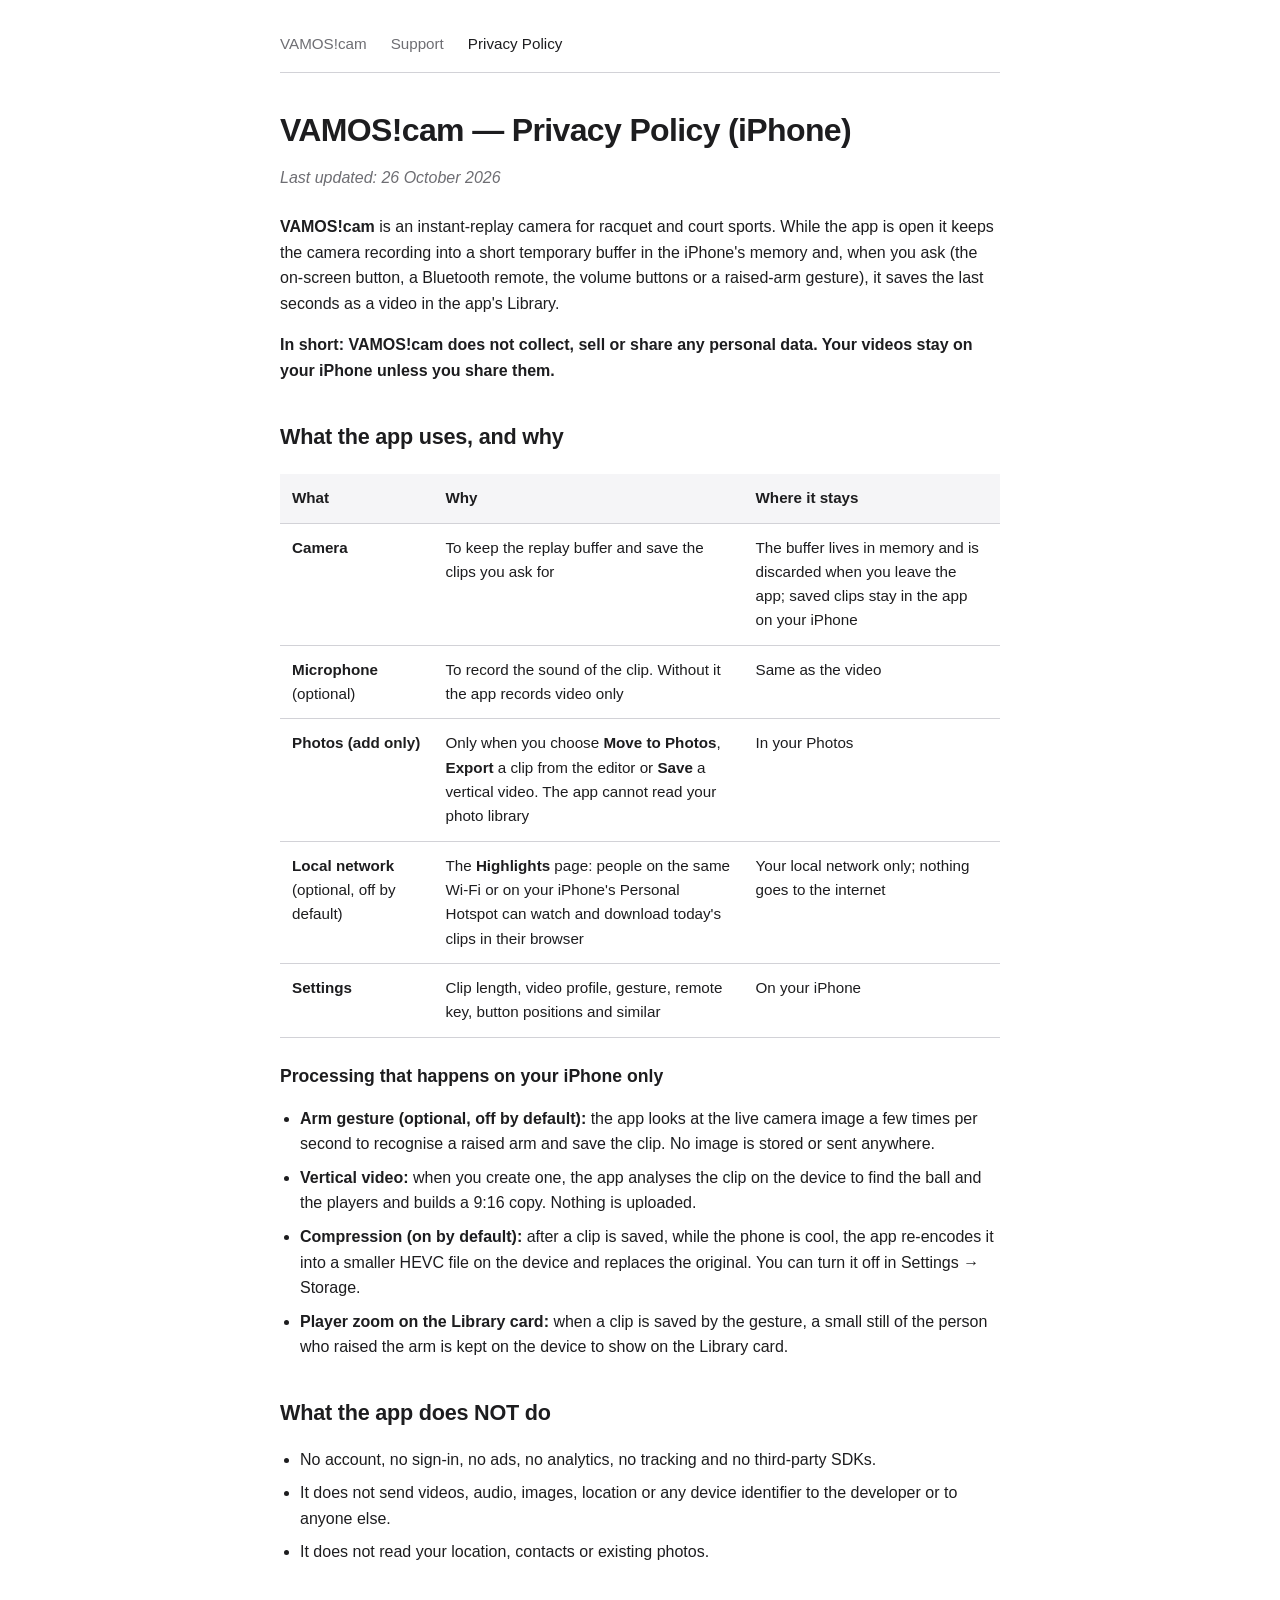
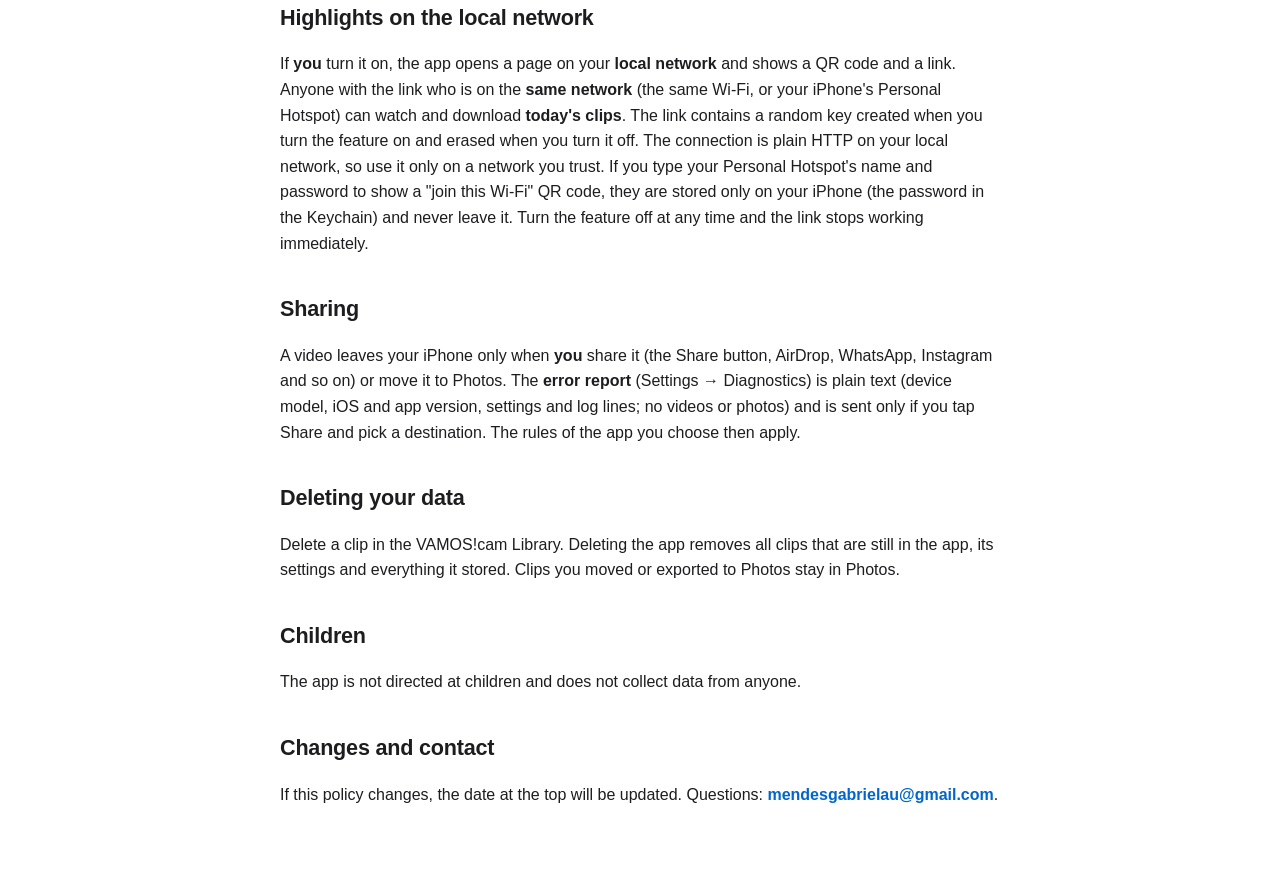
==== privacy.html @ a106194f "Add files via upload" ====
<!DOCTYPE html>
<html lang="en">
<head>
  <meta charset="UTF-8">
  <meta name="viewport" content="width=device-width, initial-scale=1.0">
  <title>VAMOS!cam — Privacy Policy</title>
  <link rel="stylesheet" href="style.css">
</head>
<body>
  <nav>
    <a href="index.html">VAMOS!cam</a>
    <a href="support.html">Support</a>
    <a href="privacy.html" class="active">Privacy Policy</a>
  </nav>

  <main>
    <h1>VAMOS!cam — Privacy Policy (iPhone)</h1>
    <p class="meta">Last updated: 26 October 2026</p>

    <p><strong>VAMOS!cam</strong> is an instant-replay camera for racquet and court sports. While the app is open it keeps the camera recording into a short temporary buffer in the iPhone's memory and, when you ask (the on-screen button, a Bluetooth remote, the volume buttons or a raised-arm gesture), it saves the last seconds as a video in the app's Library.</p>

    <p><strong>In short: VAMOS!cam does not collect, sell or share any personal data. Your videos stay on your iPhone unless you share them.</strong></p>

    <h2>What the app uses, and why</h2>
    <div class="table-wrapper">
      <table>
        <thead>
          <tr>
            <th>What</th>
            <th>Why</th>
            <th>Where it stays</th>
          </tr>
        </thead>
        <tbody>
          <tr>
            <td><strong>Camera</strong></td>
            <td>To keep the replay buffer and save the clips you ask for</td>
            <td>The buffer lives in memory and is discarded when you leave the app; saved clips stay in the app on your iPhone</td>
          </tr>
          <tr>
            <td><strong>Microphone</strong> (optional)</td>
            <td>To record the sound of the clip. Without it the app records video only</td>
            <td>Same as the video</td>
          </tr>
          <tr>
            <td><strong>Photos (add only)</strong></td>
            <td>Only when you choose <strong>Move to Photos</strong>, <strong>Export</strong> a clip from the editor or <strong>Save</strong> a vertical video. The app cannot read your photo library</td>
            <td>In your Photos</td>
          </tr>
          <tr>
            <td><strong>Local network</strong> (optional, off by default)</td>
            <td>The <strong>Highlights</strong> page: people on the same Wi-Fi or on your iPhone's Personal Hotspot can watch and download today's clips in their browser</td>
            <td>Your local network only; nothing goes to the internet</td>
          </tr>
          <tr>
            <td><strong>Settings</strong></td>
            <td>Clip length, video profile, gesture, remote key, button positions and similar</td>
            <td>On your iPhone</td>
          </tr>
        </tbody>
      </table>
    </div>

    <h3>Processing that happens on your iPhone only</h3>
    <ul>
      <li><strong>Arm gesture (optional, off by default):</strong> the app looks at the live camera image a few times per second to recognise a raised arm and save the clip. No image is stored or sent anywhere.</li>
      <li><strong>Vertical video:</strong> when you create one, the app analyses the clip on the device to find the ball and the players and builds a 9:16 copy. Nothing is uploaded.</li>
      <li><strong>Compression (on by default):</strong> after a clip is saved, while the phone is cool, the app re-encodes it into a smaller HEVC file on the device and replaces the original. You can turn it off in Settings → Storage.</li>
      <li><strong>Player zoom on the Library card:</strong> when a clip is saved by the gesture, a small still of the person who raised the arm is kept on the device to show on the Library card.</li>
    </ul>

    <h2>What the app does NOT do</h2>
    <ul>
      <li>No account, no sign-in, no ads, no analytics, no tracking and no third-party SDKs.</li>
      <li>It does not send videos, audio, images, location or any device identifier to the developer or to anyone else.</li>
      <li>It does not read your location, contacts or existing photos.</li>
    </ul>

    <h2>Highlights on the local network</h2>
    <p>If <strong>you</strong> turn it on, the app opens a page on your <strong>local network</strong> and shows a QR code and a link. Anyone with the link who is on the <strong>same network</strong> (the same Wi-Fi, or your iPhone's Personal Hotspot) can watch and download <strong>today's clips</strong>. The link contains a random key created when you turn the feature on and erased when you turn it off. The connection is plain HTTP on your local network, so use it only on a network you trust. If you type your Personal Hotspot's name and password to show a "join this Wi-Fi" QR code, they are stored only on your iPhone (the password in the Keychain) and never leave it. Turn the feature off at any time and the link stops working immediately.</p>

    <h2>Sharing</h2>
    <p>A video leaves your iPhone only when <strong>you</strong> share it (the Share button, AirDrop, WhatsApp, Instagram and so on) or move it to Photos. The <strong>error report</strong> (Settings → Diagnostics) is plain text (device model, iOS and app version, settings and log lines; no videos or photos) and is sent only if you tap Share and pick a destination. The rules of the app you choose then apply.</p>

    <h2>Deleting your data</h2>
    <p>Delete a clip in the VAMOS!cam Library. Deleting the app removes all clips that are still in the app, its settings and everything it stored. Clips you moved or exported to Photos stay in Photos.</p>

    <h2>Children</h2>
    <p>The app is not directed at children and does not collect data from anyone.</p>

    <h2>Changes and contact</h2>
    <p>If this policy changes, the date at the top will be updated. Questions: <strong><a href="mailto:mendesgabrielau@gmail.com">mendesgabrielau@gmail.com</a></strong>.</p>
  </main>
</body>
</html>
---- style.css ----
:root {
  --bg: #ffffff;
  --text: #1d1d1f;
  --muted: #6e6e73;
  --border: #d2d2d7;
  --accent: #0066cc;
  --card-bg: #f5f5f7;
}

@media (prefers-color-scheme: dark) {
  :root {
    --bg: #000000;
    --text: #f5f5f7;
    --muted: #86868b;
    --border: #38383a;
    --accent: #2997ff;
    --card-bg: #1c1c1e;
  }
}

* {
  box-sizing: border-box;
}

body {
  font-family: -apple-system, BlinkMacSystemFont, "Segoe UI", Roboto, Helvetica, Arial, sans-serif;
  background-color: var(--bg);
  color: var(--text);
  line-height: 1.6;
  max-width: 760px;
  margin: 0 auto;
  padding: 2rem 1.25rem 4rem;
}

nav {
  display: flex;
  gap: 1.5rem;
  padding-bottom: 1rem;
  margin-bottom: 2rem;
  border-bottom: 1px solid var(--border);
  font-size: 0.95rem;
}

nav a {
  color: var(--muted);
  text-decoration: none;
  font-weight: 500;
}

nav a.active,
nav a:hover {
  color: var(--text);
}

h1 {
  font-size: 2rem;
  margin-top: 0;
  margin-bottom: 0.75rem;
  letter-spacing: -0.02em;
}

h2 {
  font-size: 1.35rem;
  margin-top: 2.25rem;
  margin-bottom: 0.75rem;
  letter-spacing: -0.01em;
}

h3 {
  font-size: 1.1rem;
  margin-top: 1.5rem;
  margin-bottom: 0.5rem;
}

p, li {
  font-size: 1rem;
}

ul {
  padding-left: 1.25rem;
}

li {
  margin-bottom: 0.5rem;
}

a {
  color: var(--accent);
  text-decoration: none;
}

a:hover {
  text-decoration: underline;
}

.meta {
  color: var(--muted);
  font-style: italic;
  margin-top: -0.25rem;
  margin-bottom: 1.5rem;
}

.faq-item {
  background-color: var(--card-bg);
  padding: 1rem 1.25rem;
  border-radius: 10px;
  margin-bottom: 1rem;
}

.faq-item p {
  margin: 0;
}

.table-wrapper {
  overflow-x: auto;
  margin: 1.25rem 0;
}

table {
  width: 100%;
  border-collapse: collapse;
  font-size: 0.95rem;
}

th, td {
  text-align: left;
  padding: 0.75rem;
  border-bottom: 1px solid var(--border);
  vertical-align: top;
}

th {
  background-color: var(--card-bg);
  font-weight: 600;
}

.hero-links {
  display: flex;
  gap: 1rem;
  margin-top: 1.5rem;
  list-style: none;
  padding: 0;
}

.hero-links a {
  display: inline-block;
  background-color: var(--card-bg);
  color: var(--text);
  padding: 0.6rem 1.2rem;
  border-radius: 8px;
  font-weight: 500;
  border: 1px solid var(--border);
}

.hero-links a:hover {
  text-decoration: none;
  border-color: var(--accent);
}
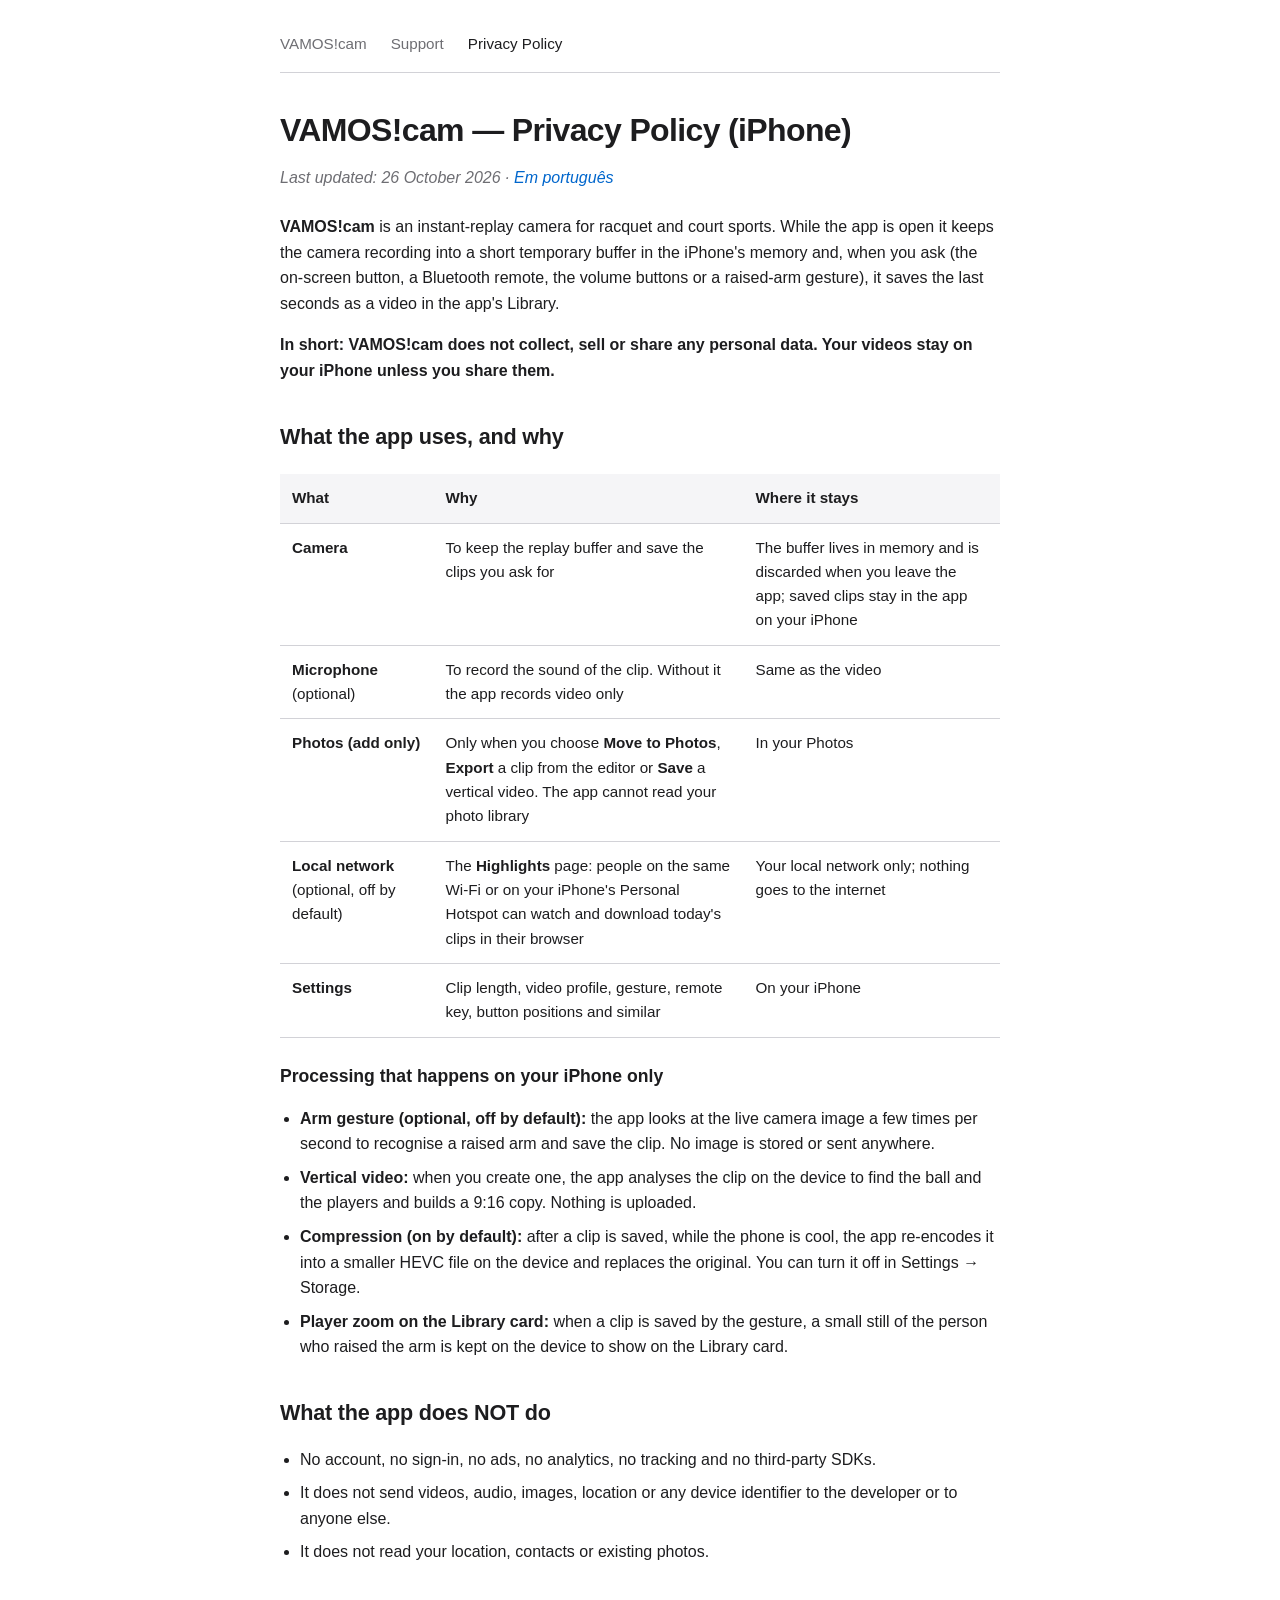
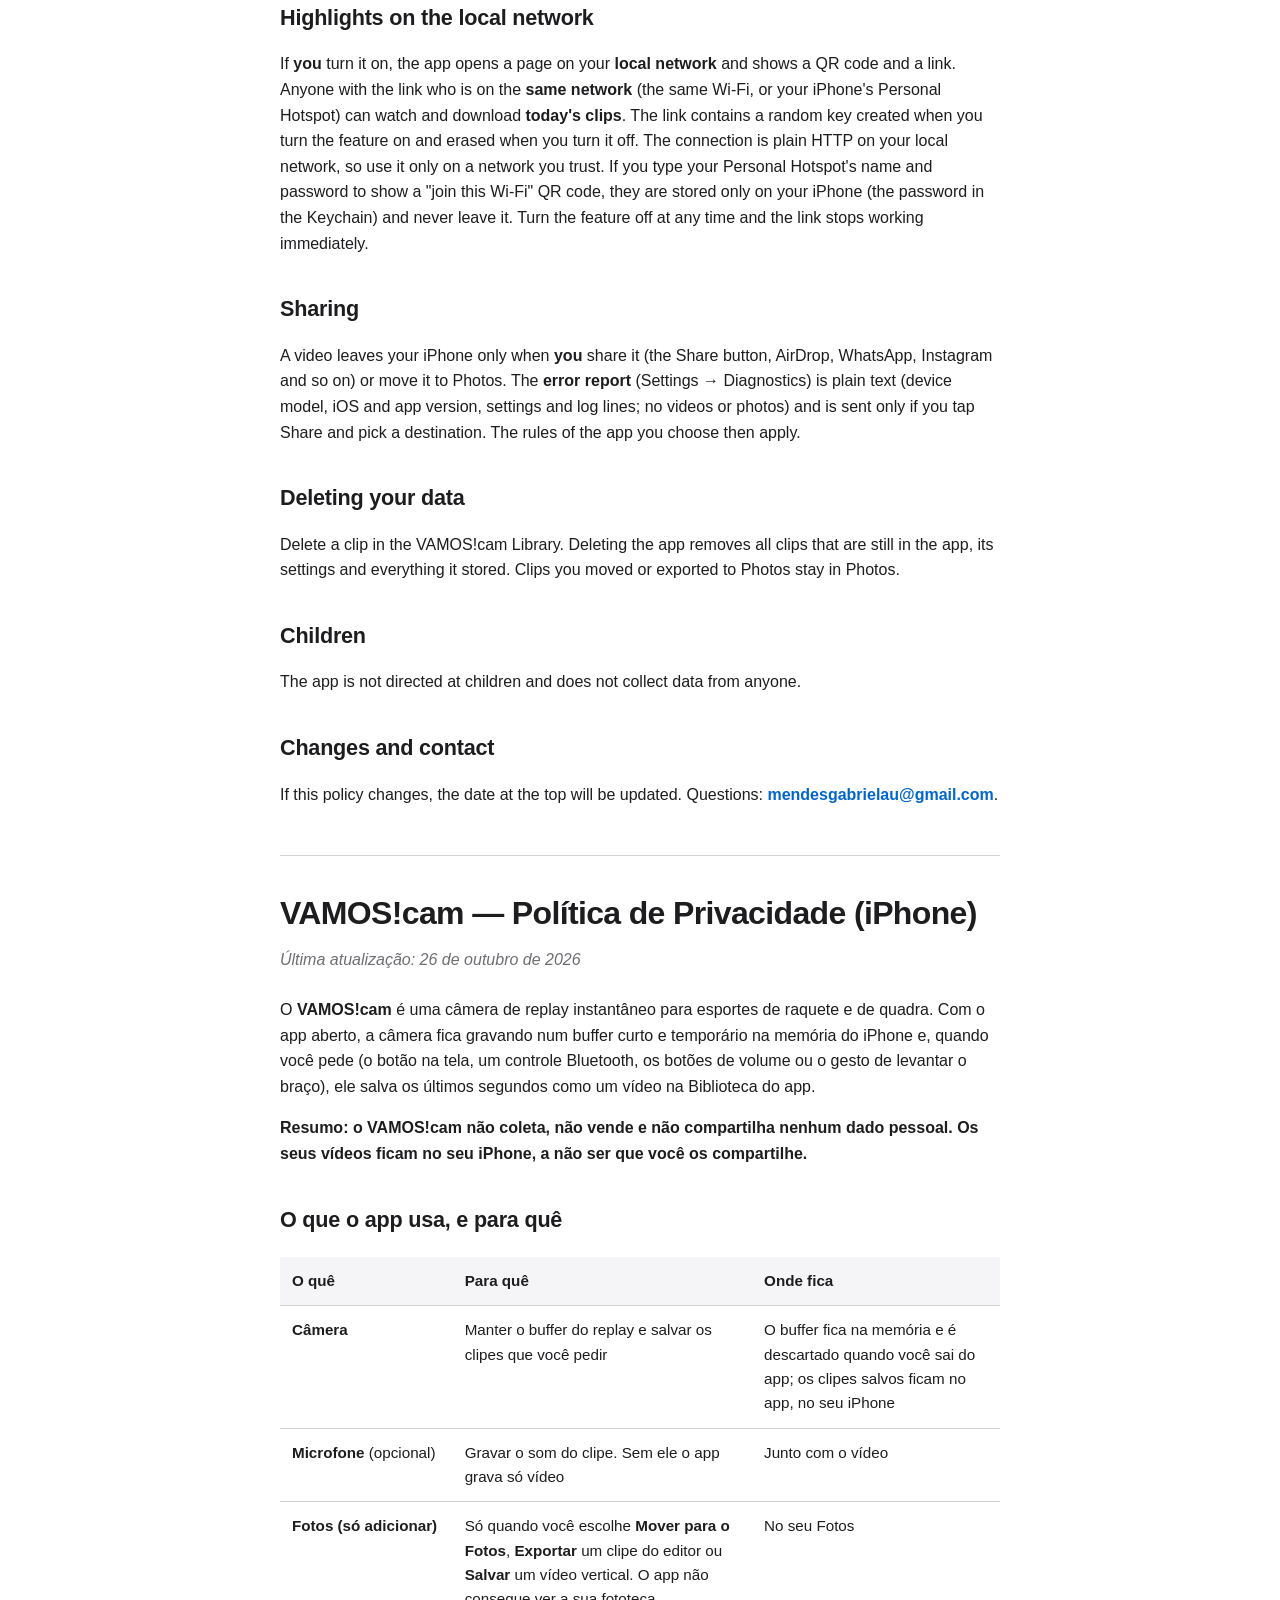
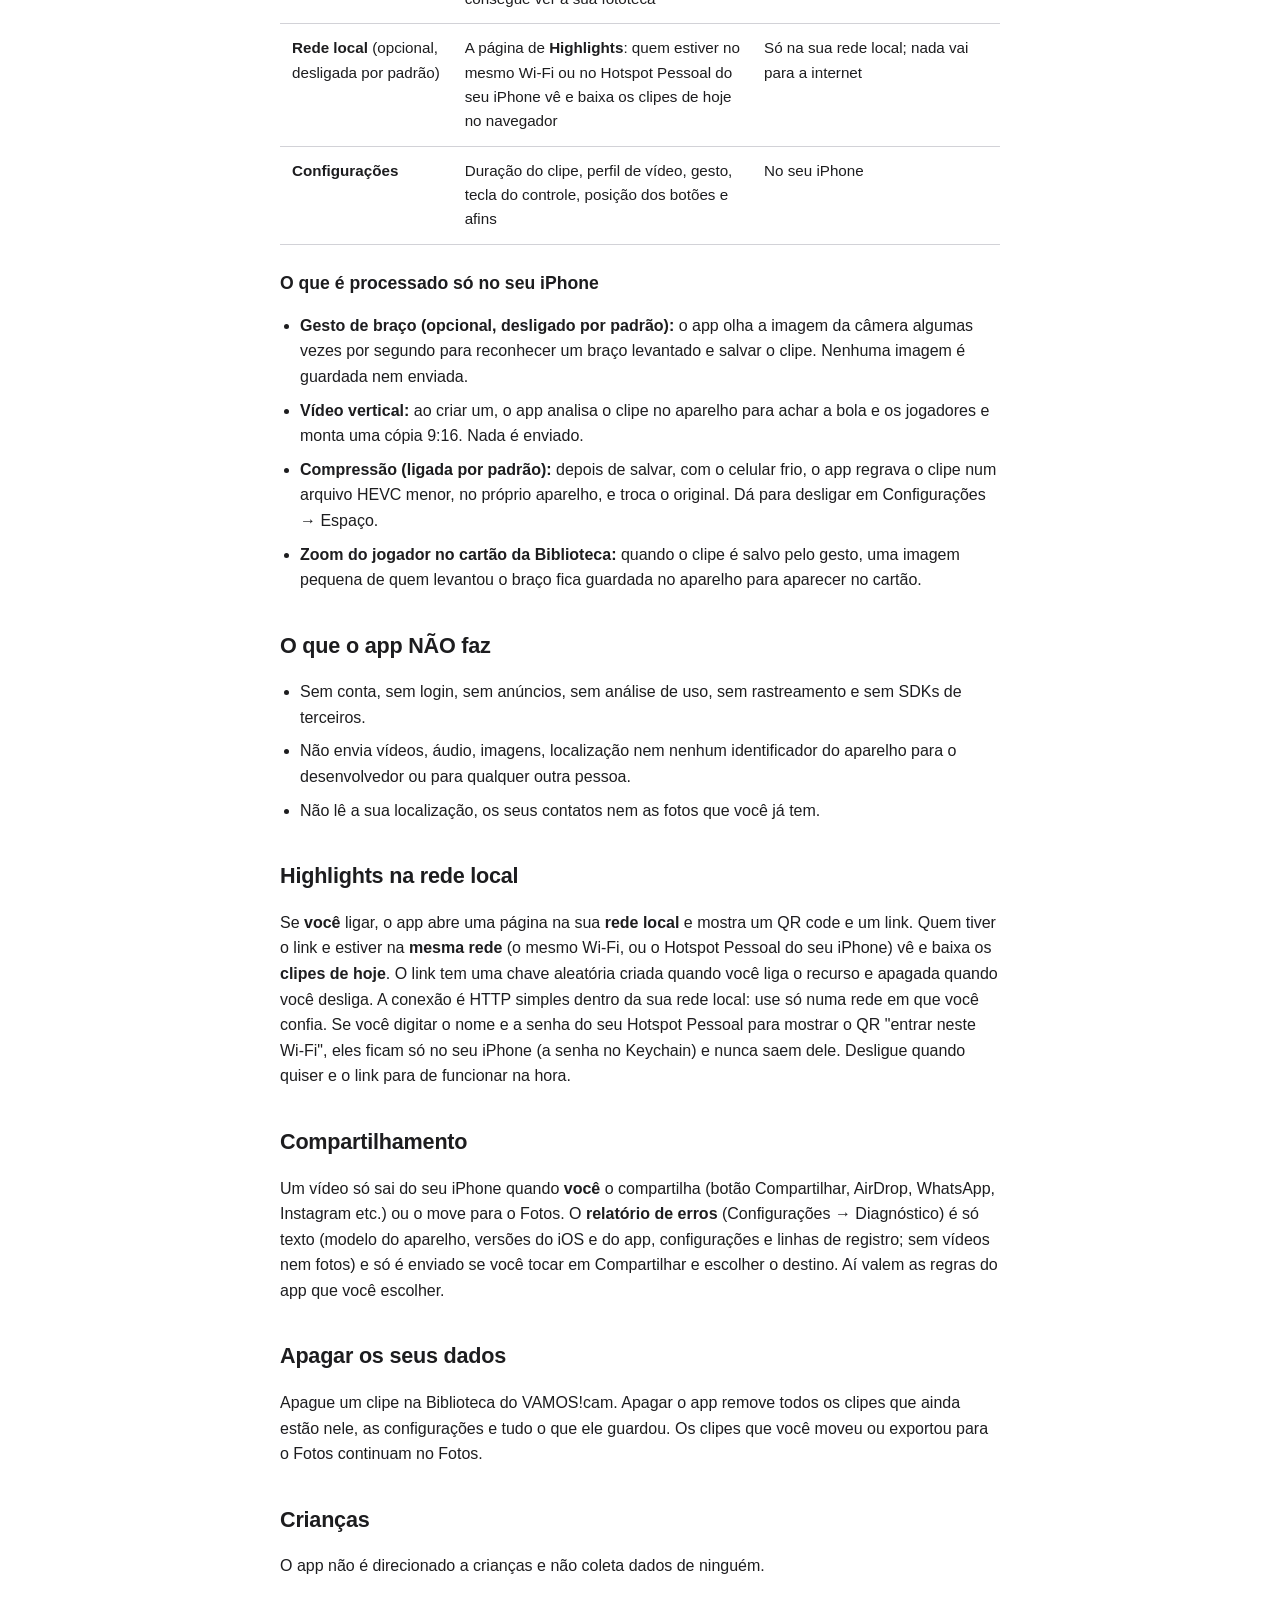
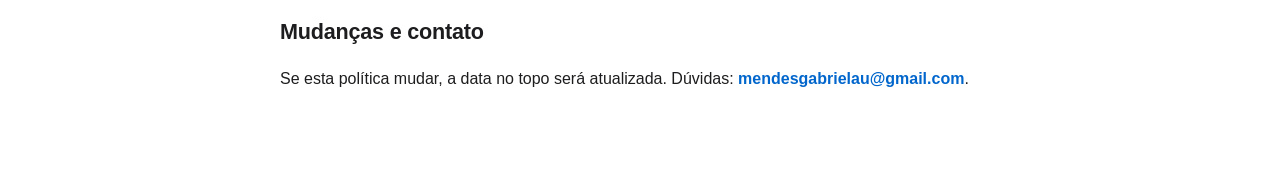
==== commit 6dae3231: "Add Portuguese (pt-BR) to the privacy policy and support pages Co-Authored-By: Claude Opus 5.5 <nore" ====
--- a/privacy.html
+++ b/privacy.html
@@ -15,7 +15,7 @@
 
   <main>
     <h1>VAMOS!cam — Privacy Policy (iPhone)</h1>
-    <p class="meta">Last updated: 26 October 2026</p>
+    <p class="meta">Last updated: 26 October 2026 · <a href="#pt-br" lang="pt-BR">Em português</a></p>
 
     <p><strong>VAMOS!cam</strong> is an instant-replay camera for racquet and court sports. While the app is open it keeps the camera recording into a short temporary buffer in the iPhone's memory and, when you ask (the on-screen button, a Bluetooth remote, the volume buttons or a raised-arm gesture), it saves the last seconds as a video in the app's Library.</p>
 
@@ -90,6 +90,87 @@
 
     <h2>Changes and contact</h2>
     <p>If this policy changes, the date at the top will be updated. Questions: <strong><a href="mailto:mendesgabrielau@gmail.com">mendesgabrielau@gmail.com</a></strong>.</p>
+
+    <hr>
+
+    <section id="pt-br" lang="pt-BR">
+      <h1>VAMOS!cam — Política de Privacidade (iPhone)</h1>
+      <p class="meta">Última atualização: 26 de outubro de 2026</p>
+
+      <p>O <strong>VAMOS!cam</strong> é uma câmera de replay instantâneo para esportes de raquete e de quadra. Com o app aberto, a câmera fica gravando num buffer curto e temporário na memória do iPhone e, quando você pede (o botão na tela, um controle Bluetooth, os botões de volume ou o gesto de levantar o braço), ele salva os últimos segundos como um vídeo na Biblioteca do app.</p>
+
+      <p><strong>Resumo: o VAMOS!cam não coleta, não vende e não compartilha nenhum dado pessoal. Os seus vídeos ficam no seu iPhone, a não ser que você os compartilhe.</strong></p>
+
+      <h2>O que o app usa, e para quê</h2>
+      <div class="table-wrapper">
+        <table>
+          <thead>
+            <tr>
+              <th>O quê</th>
+              <th>Para quê</th>
+              <th>Onde fica</th>
+            </tr>
+          </thead>
+          <tbody>
+            <tr>
+              <td><strong>Câmera</strong></td>
+              <td>Manter o buffer do replay e salvar os clipes que você pedir</td>
+              <td>O buffer fica na memória e é descartado quando você sai do app; os clipes salvos ficam no app, no seu iPhone</td>
+            </tr>
+            <tr>
+              <td><strong>Microfone</strong> (opcional)</td>
+              <td>Gravar o som do clipe. Sem ele o app grava só vídeo</td>
+              <td>Junto com o vídeo</td>
+            </tr>
+            <tr>
+              <td><strong>Fotos (só adicionar)</strong></td>
+              <td>Só quando você escolhe <strong>Mover para o Fotos</strong>, <strong>Exportar</strong> um clipe do editor ou <strong>Salvar</strong> um vídeo vertical. O app não consegue ver a sua fototeca</td>
+              <td>No seu Fotos</td>
+            </tr>
+            <tr>
+              <td><strong>Rede local</strong> (opcional, desligada por padrão)</td>
+              <td>A página de <strong>Highlights</strong>: quem estiver no mesmo Wi-Fi ou no Hotspot Pessoal do seu iPhone vê e baixa os clipes de hoje no navegador</td>
+              <td>Só na sua rede local; nada vai para a internet</td>
+            </tr>
+            <tr>
+              <td><strong>Configurações</strong></td>
+              <td>Duração do clipe, perfil de vídeo, gesto, tecla do controle, posição dos botões e afins</td>
+              <td>No seu iPhone</td>
+            </tr>
+          </tbody>
+        </table>
+      </div>
+
+      <h3>O que é processado só no seu iPhone</h3>
+      <ul>
+        <li><strong>Gesto de braço (opcional, desligado por padrão):</strong> o app olha a imagem da câmera algumas vezes por segundo para reconhecer um braço levantado e salvar o clipe. Nenhuma imagem é guardada nem enviada.</li>
+        <li><strong>Vídeo vertical:</strong> ao criar um, o app analisa o clipe no aparelho para achar a bola e os jogadores e monta uma cópia 9:16. Nada é enviado.</li>
+        <li><strong>Compressão (ligada por padrão):</strong> depois de salvar, com o celular frio, o app regrava o clipe num arquivo HEVC menor, no próprio aparelho, e troca o original. Dá para desligar em Configurações → Espaço.</li>
+        <li><strong>Zoom do jogador no cartão da Biblioteca:</strong> quando o clipe é salvo pelo gesto, uma imagem pequena de quem levantou o braço fica guardada no aparelho para aparecer no cartão.</li>
+      </ul>
+
+      <h2>O que o app NÃO faz</h2>
+      <ul>
+        <li>Sem conta, sem login, sem anúncios, sem análise de uso, sem rastreamento e sem SDKs de terceiros.</li>
+        <li>Não envia vídeos, áudio, imagens, localização nem nenhum identificador do aparelho para o desenvolvedor ou para qualquer outra pessoa.</li>
+        <li>Não lê a sua localização, os seus contatos nem as fotos que você já tem.</li>
+      </ul>
+
+      <h2>Highlights na rede local</h2>
+      <p>Se <strong>você</strong> ligar, o app abre uma página na sua <strong>rede local</strong> e mostra um QR code e um link. Quem tiver o link e estiver na <strong>mesma rede</strong> (o mesmo Wi-Fi, ou o Hotspot Pessoal do seu iPhone) vê e baixa os <strong>clipes de hoje</strong>. O link tem uma chave aleatória criada quando você liga o recurso e apagada quando você desliga. A conexão é HTTP simples dentro da sua rede local: use só numa rede em que você confia. Se você digitar o nome e a senha do seu Hotspot Pessoal para mostrar o QR "entrar neste Wi-Fi", eles ficam só no seu iPhone (a senha no Keychain) e nunca saem dele. Desligue quando quiser e o link para de funcionar na hora.</p>
+
+      <h2>Compartilhamento</h2>
+      <p>Um vídeo só sai do seu iPhone quando <strong>você</strong> o compartilha (botão Compartilhar, AirDrop, WhatsApp, Instagram etc.) ou o move para o Fotos. O <strong>relatório de erros</strong> (Configurações → Diagnóstico) é só texto (modelo do aparelho, versões do iOS e do app, configurações e linhas de registro; sem vídeos nem fotos) e só é enviado se você tocar em Compartilhar e escolher o destino. Aí valem as regras do app que você escolher.</p>
+
+      <h2>Apagar os seus dados</h2>
+      <p>Apague um clipe na Biblioteca do VAMOS!cam. Apagar o app remove todos os clipes que ainda estão nele, as configurações e tudo o que ele guardou. Os clipes que você moveu ou exportou para o Fotos continuam no Fotos.</p>
+
+      <h2>Crianças</h2>
+      <p>O app não é direcionado a crianças e não coleta dados de ninguém.</p>
+
+      <h2>Mudanças e contato</h2>
+      <p>Se esta política mudar, a data no topo será atualizada. Dúvidas: <strong><a href="mailto:mendesgabrielau@gmail.com">mendesgabrielau@gmail.com</a></strong>.</p>
+    </section>
   </main>
 </body>
 </html>
--- a/style.css
+++ b/style.css
@@ -155,4 +155,9 @@
 .hero-links a:hover {
   text-decoration: none;
   border-color: var(--accent);
-}+}
+hr {
+  border: none;
+  border-top: 1px solid var(--border);
+  margin: 3rem 0 2rem;
+}
